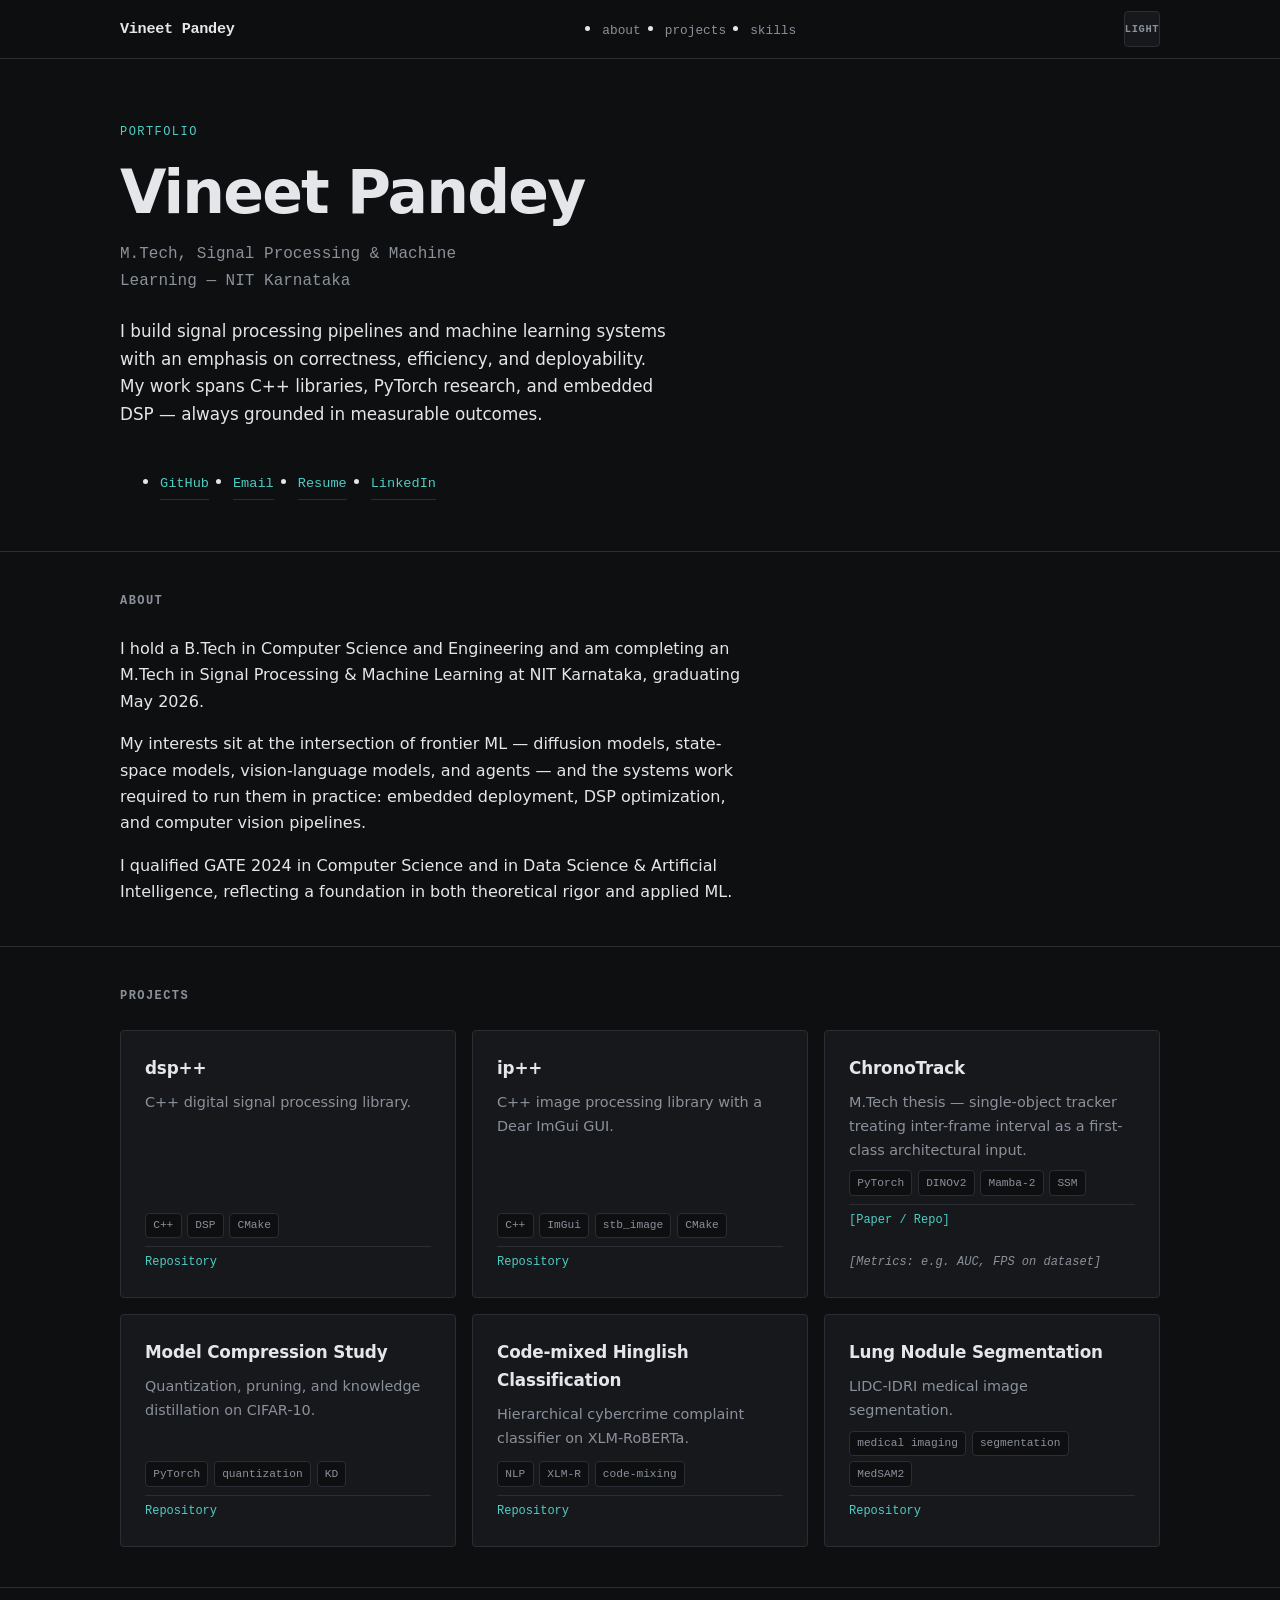
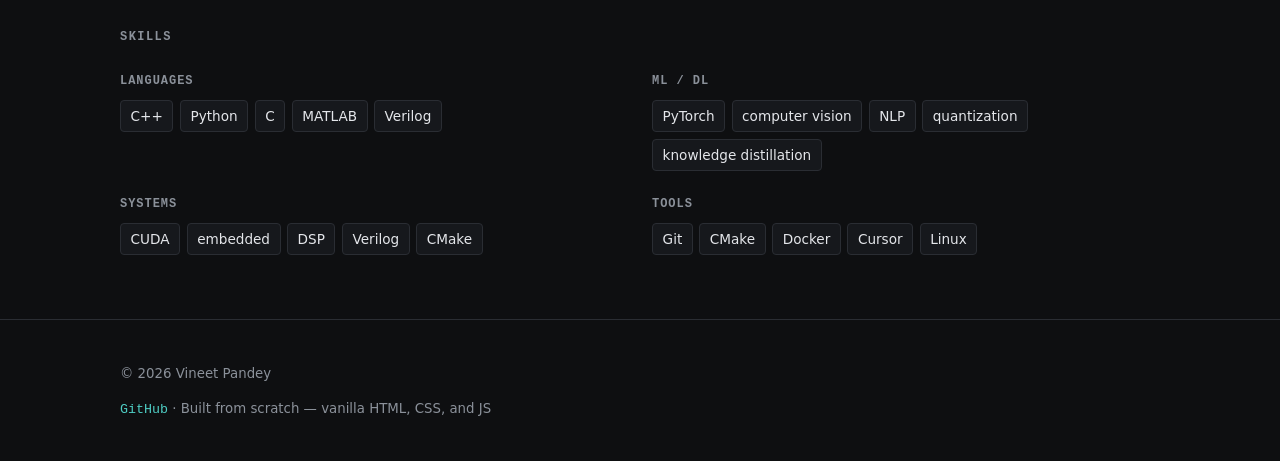
==== index.html @ e7b1c12e "Initial portfolio" ====
<!DOCTYPE html>
<html lang="en">
<head>
  <meta charset="UTF-8">
  <meta name="viewport" content="width=device-width, initial-scale=1.0">
  <meta name="description" content="Vineet Pandey — M.Tech Signal Processing &amp; Machine Learning. C++, PyTorch, embedded DSP, computer vision.">
  <title>Vineet Pandey</title>
  <link rel="stylesheet" href="styles.css">
  <script src="script.js" defer></script>
</head>
<body>
  <a class="skip-link" href="#main">Skip to content</a>

  <header class="site-header">
    <div class="container header-inner">
      <a class="logo" href="#">Vineet Pandey</a>
      <nav class="site-nav" aria-label="Primary">
        <ul>
          <li><a href="#about">About</a></li>
          <li><a href="#projects">Projects</a></li>
          <li><a href="#skills">Skills</a></li>
        </ul>
      </nav>
      <button
        type="button"
        class="theme-toggle"
        id="theme-toggle"
        aria-label="Switch to light mode"
        aria-pressed="false"
      >
        <span class="theme-toggle__label" aria-hidden="true">Light</span>
      </button>
    </div>
  </header>

  <main id="main">
    <!-- ===== EDITABLE: HERO ===== -->
    <section class="hero" aria-labelledby="hero-heading">
      <div class="container">
        <p class="hero__label">Portfolio</p>
        <h1 id="hero-heading" class="hero__name">Vineet Pandey</h1>
        <p class="hero__tagline">M.Tech, Signal Processing &amp; Machine Learning — NIT Karnataka</p>
        <p class="hero__intro">
          I build signal processing pipelines and machine learning systems with an emphasis on
          correctness, efficiency, and deployability. My work spans C++ libraries, PyTorch research,
          and embedded DSP — always grounded in measurable outcomes.
        </p>
        <ul class="hero__links">
          <li>
            <a href="https://github.com/heller007" rel="noopener noreferrer">GitHub</a>
          </li>
          <li>
            <a href="mailto:[vineetxyz001@gmail.com]">Email</a>
          </li>
          <li>
            <a href="https://drive.google.com/file/d/1P9d0yetAXXmlRMY1tzyD80LKvDye-wuy/view?usp=sharing">Resume</a>
          </li>
          <li>
            <a href="linkedin.com/in/heller007" rel="noopener noreferrer">LinkedIn</a>
          </li>
        </ul>
      </div>
    </section>
    <!-- ===== END HERO ===== -->

    <!-- ===== EDITABLE: ABOUT ===== -->
    <section id="about" class="section" aria-labelledby="about-heading">
      <div class="container">
        <h2 id="about-heading" class="section__heading">About</h2>
        <div class="section__body about__body">
          <p>
            I hold a B.Tech in Computer Science and Engineering and am completing an M.Tech in
            Signal Processing &amp; Machine Learning at NIT Karnataka, graduating May 2026.
          </p>
          <p>
            My interests sit at the intersection of frontier ML — diffusion models, state-space
            models, vision-language models, and agents — and the systems work required to run them
            in practice: embedded deployment, DSP optimization, and computer vision pipelines.
          </p>
          <p>
            I qualified GATE 2024 in Computer Science and in Data Science &amp; Artificial
            Intelligence, reflecting a foundation in both theoretical rigor and applied ML.
          </p>
        </div>
      </div>
    </section>
    <!-- ===== END ABOUT ===== -->

    <!-- ===== EDITABLE: PROJECTS ===== -->
    <section id="projects" class="section" aria-labelledby="projects-heading">
      <div class="container">
        <h2 id="projects-heading" class="section__heading">Projects</h2>
        <ul class="project-grid" role="list">

          <!-- PROJECT CARD — copy this block to add a new project -->
          <li class="project-card">
            <h3 class="project-card__title">dsp++</h3>
            <p class="project-card__desc">C++ digital signal processing library.</p>
            <ul class="tag-list" role="list" aria-label="Technologies">
              <li>C++</li>
              <li>DSP</li>
              <li>CMake</li>
            </ul>
            <ul class="project-card__links" role="list">
              <li><a href="https://github.com/heller007/dsp++" rel="noopener noreferrer">Repository</a></li>
            </ul>
          </li>
          <!-- END PROJECT CARD -->

          <!-- PROJECT CARD -->
          <li class="project-card">
            <h3 class="project-card__title">ip++</h3>
            <p class="project-card__desc">C++ image processing library with a Dear ImGui GUI.</p>
            <ul class="tag-list" role="list" aria-label="Technologies">
              <li>C++</li>
              <li>ImGui</li>
              <li>stb_image</li>
              <li>CMake</li>
            </ul>
            <ul class="project-card__links" role="list">
              <li><a href="https://github.com/heller007/ip++" rel="noopener noreferrer">Repository</a></li>
            </ul>
          </li>
          <!-- END PROJECT CARD -->

          <!-- PROJECT CARD -->
          <li class="project-card">
            <h3 class="project-card__title">ChronoTrack</h3>
            <p class="project-card__desc">
              M.Tech thesis — single-object tracker treating inter-frame interval as a
              first-class architectural input.
            </p>
            <ul class="tag-list" role="list" aria-label="Technologies">
              <li>PyTorch</li>
              <li>DINOv2</li>
              <li>Mamba-2</li>
              <li>SSM</li>
            </ul>
            <ul class="project-card__links" role="list">
              <li><a href="[CHRONOTRACK_REPO_OR_PAPER_URL]">[Paper / Repo]</a></li>
              <li><span class="placeholder-link">[Metrics: e.g. AUC, FPS on dataset]</span></li>
            </ul>
          </li>
          <!-- END PROJECT CARD -->

          <!-- PROJECT CARD -->
          <li class="project-card">
            <h3 class="project-card__title">Model Compression Study</h3>
            <p class="project-card__desc">
              Quantization, pruning, and knowledge distillation on CIFAR-10.
            </p>
            <ul class="tag-list" role="list" aria-label="Technologies">
              <li>PyTorch</li>
              <li>quantization</li>
              <li>KD</li>
            </ul>
            <ul class="project-card__links" role="list">
              <li><a href="[MODEL_COMPRESSION_REPO_URL]">Repository</a></li>
            </ul>
          </li>
          <!-- END PROJECT CARD -->

          <!-- PROJECT CARD -->
          <li class="project-card">
            <h3 class="project-card__title">Code-mixed Hinglish Classification</h3>
            <p class="project-card__desc">
              Hierarchical cybercrime complaint classifier on XLM-RoBERTa.
            </p>
            <ul class="tag-list" role="list" aria-label="Technologies">
              <li>NLP</li>
              <li>XLM-R</li>
              <li>code-mixing</li>
            </ul>
            <ul class="project-card__links" role="list">
              <li><a href="[HINGLISH_CLASSIFIER_REPO_URL]">Repository</a></li>
            </ul>
          </li>
          <!-- END PROJECT CARD -->

          <!-- PROJECT CARD -->
          <li class="project-card">
            <h3 class="project-card__title">Lung Nodule Segmentation</h3>
            <p class="project-card__desc">LIDC-IDRI medical image segmentation.</p>
            <ul class="tag-list" role="list" aria-label="Technologies">
              <li>medical imaging</li>
              <li>segmentation</li>
              <li>MedSAM2</li>
            </ul>
            <ul class="project-card__links" role="list">
              <li><a href="[LUNG_NODULE_REPO_URL]">Repository</a></li>
            </ul>
          </li>
          <!-- END PROJECT CARD -->

        </ul>
      </div>
    </section>
    <!-- ===== END PROJECTS ===== -->

    <!-- ===== EDITABLE: SKILLS ===== -->
    <section id="skills" class="section" aria-labelledby="skills-heading">
      <div class="container">
        <h2 id="skills-heading" class="section__heading">Skills</h2>
        <dl class="skills-list">
          <div class="skills-group">
            <dt>Languages</dt>
            <dd>
              <ul class="chip-list" role="list">
                <li>C++</li>
                <li>Python</li>
                <li>C</li>
                <li>MATLAB</li>
                <li>Verilog</li>
              </ul>
            </dd>
          </div>
          <div class="skills-group">
            <dt>ML / DL</dt>
            <dd>
              <ul class="chip-list" role="list">
                <li>PyTorch</li>
                <li>computer vision</li>
                <li>NLP</li>
                <li>quantization</li>
                <li>knowledge distillation</li>
              </ul>
            </dd>
          </div>
          <div class="skills-group">
            <dt>Systems</dt>
            <dd>
              <ul class="chip-list" role="list">
                <li>CUDA</li>
                <li>embedded</li>
                <li>DSP</li>
                <li>Verilog</li>
                <li>CMake</li>
              </ul>
            </dd>
          </div>
          <div class="skills-group">
            <dt>Tools</dt>
            <dd>
              <ul class="chip-list" role="list">
                <li>Git</li>
                <li>CMake</li>
                <li>Docker</li>
                <li>Cursor</li>
                <li>Linux</li>
              </ul>
            </dd>
          </div>
        </dl>
      </div>
    </section>
    <!-- ===== END SKILLS ===== -->
  </main>

  <!-- ===== EDITABLE: FOOTER ===== -->
  <footer class="site-footer">
    <div class="container footer-inner">
      <p class="footer__copy">
        <small>&copy; <span id="year"></span> Vineet Pandey</small>
      </p>
      <p class="footer__note">
        <small>
          <a href="https://github.com/heller007" rel="noopener noreferrer">GitHub</a>
          &middot; Built from scratch — vanilla HTML, CSS, and JS
        </small>
      </p>
    </div>
  </footer>
  <!-- ===== END FOOTER ===== -->
</body>
</html>
---- styles.css ----
/* ===== Theme tokens ===== */
:root {
  color-scheme: dark;
  --color-bg: #0e0f11;
  --color-surface: #16181c;
  --color-border: #2a2d33;
  --color-text: #e4e6ea;
  --color-text-muted: #8b919a;
  --color-accent: #4ecdc4;
  --color-accent-hover: #6eddd6;
  --color-focus: #4ecdc4;
  --font-sans: system-ui, -apple-system, "Segoe UI", Roboto, "Helvetica Neue", Arial, sans-serif;
  --font-mono: ui-monospace, "Cascadia Code", "Source Code Pro", Menlo, Consolas, monospace;
  --space-xs: 0.5rem;
  --space-sm: 1rem;
  --space-md: 1.5rem;
  --space-lg: 2.5rem;
  --space-xl: 4rem;
  --max-width: 68rem;
  --radius: 4px;
  --transition: 150ms ease;
}

[data-theme="light"] {
  color-scheme: light;
  --color-bg: #f7f8f9;
  --color-surface: #ffffff;
  --color-border: #d8dce2;
  --color-text: #1a1d21;
  --color-text-muted: #5c6370;
  --color-accent: #0d8f86;
  --color-accent-hover: #0a726b;
  --color-focus: #0d8f86;
}

[data-theme="dark"] {
  color-scheme: dark;
}

@media (prefers-color-scheme: light) {
  [data-theme="light"] {
    color-scheme: light;
  }
}

@media (prefers-color-scheme: dark) {
  [data-theme="dark"] {
    color-scheme: dark;
  }
}

/* ===== Reset & base ===== */
*,
*::before,
*::after {
  box-sizing: border-box;
}

html {
  scroll-behavior: smooth;
}

@media (prefers-reduced-motion: reduce) {
  html {
    scroll-behavior: auto;
  }

  *,
  *::before,
  *::after {
    animation-duration: 0.01ms !important;
    transition-duration: 0.01ms !important;
  }
}

body {
  margin: 0;
  font-family: var(--font-sans);
  font-size: 1rem;
  line-height: 1.65;
  color: var(--color-text);
  background-color: var(--color-bg);
  -webkit-font-smoothing: antialiased;
}

img {
  max-width: 100%;
  height: auto;
}

a {
  color: var(--color-accent);
  text-decoration-thickness: 1px;
  text-underline-offset: 3px;
  transition: color var(--transition);
}

a:hover {
  color: var(--color-accent-hover);
}

a:focus-visible,
button:focus-visible {
  outline: 2px solid var(--color-focus);
  outline-offset: 3px;
}

ul[role="list"],
ol[role="list"] {
  list-style: none;
  margin: 0;
  padding: 0;
}

/* ===== Layout ===== */
.container {
  width: 100%;
  max-width: var(--max-width);
  margin-inline: auto;
  padding-inline: var(--space-sm);
}

@media (min-width: 48rem) {
  .container {
    padding-inline: var(--space-md);
  }
}

.skip-link {
  position: absolute;
  top: -100%;
  left: var(--space-sm);
  z-index: 100;
  padding: var(--space-xs) var(--space-sm);
  background: var(--color-surface);
  color: var(--color-text);
  border: 1px solid var(--color-border);
  border-radius: var(--radius);
}

.skip-link:focus {
  top: var(--space-sm);
}

/* ===== Header ===== */
.site-header {
  position: sticky;
  top: 0;
  z-index: 50;
  background-color: color-mix(in srgb, var(--color-bg) 92%, transparent);
  backdrop-filter: blur(8px);
  border-bottom: 1px solid var(--color-border);
}

.header-inner {
  display: flex;
  align-items: center;
  justify-content: space-between;
  gap: var(--space-sm);
  min-height: 3.5rem;
}

.logo {
  font-family: var(--font-mono);
  font-size: 0.95rem;
  font-weight: 600;
  color: var(--color-text);
  text-decoration: none;
  letter-spacing: -0.02em;
}

.logo:hover {
  color: var(--color-accent);
}

.site-nav ul {
  display: flex;
  gap: var(--space-md);
}

.site-nav a {
  font-family: var(--font-mono);
  font-size: 0.8rem;
  color: var(--color-text-muted);
  text-decoration: none;
  text-transform: lowercase;
}

.site-nav a:hover {
  color: var(--color-text);
}

.theme-toggle {
  display: flex;
  align-items: center;
  justify-content: center;
  width: 2.25rem;
  height: 2.25rem;
  padding: 0;
  border: 1px solid var(--color-border);
  border-radius: var(--radius);
  background: var(--color-surface);
  color: var(--color-text-muted);
  cursor: pointer;
  transition: border-color var(--transition), color var(--transition);
}

.theme-toggle:hover {
  border-color: var(--color-accent);
  color: var(--color-text);
}

.theme-toggle__label {
  font-family: var(--font-mono);
  font-size: 0.65rem;
  font-weight: 600;
  text-transform: uppercase;
  letter-spacing: 0.06em;
  line-height: 1;
}

/* ===== Hero ===== */
.hero {
  padding-block: var(--space-xl) var(--space-lg);
}

.hero__label {
  font-family: var(--font-mono);
  font-size: 0.75rem;
  text-transform: uppercase;
  letter-spacing: 0.12em;
  color: var(--color-accent);
  margin: 0 0 var(--space-sm);
}

.hero__name {
  font-size: clamp(2.5rem, 8vw, 3.75rem);
  font-weight: 700;
  line-height: 1.1;
  letter-spacing: -0.03em;
  margin: 0 0 var(--space-sm);
}

.hero__tagline {
  font-family: var(--font-mono);
  font-size: clamp(0.85rem, 2.5vw, 1rem);
  color: var(--color-text-muted);
  margin: 0 0 var(--space-md);
  max-width: 42ch;
}

.hero__intro {
  font-size: 1.05rem;
  max-width: 52ch;
  margin: 0 0 var(--space-lg);
  color: var(--color-text);
}

.hero__links {
  display: flex;
  flex-wrap: wrap;
  gap: var(--space-sm) var(--space-md);
}

.hero__links a {
  font-family: var(--font-mono);
  font-size: 0.85rem;
  text-decoration: none;
  padding: var(--space-xs) 0;
  border-bottom: 1px solid var(--color-border);
}

.hero__links a:hover {
  border-bottom-color: var(--color-accent);
}

/* ===== Sections ===== */
.section {
  padding-block: var(--space-lg);
  border-top: 1px solid var(--color-border);
}

.section__heading {
  font-family: var(--font-mono);
  font-size: 0.75rem;
  font-weight: 600;
  text-transform: uppercase;
  letter-spacing: 0.12em;
  color: var(--color-text-muted);
  margin: 0 0 var(--space-md);
}

.section__body {
  max-width: 62ch;
}

.about__body p {
  margin: 0 0 var(--space-sm);
}

.about__body p:last-child {
  margin-bottom: 0;
}

/* ===== Projects ===== */
.project-grid {
  display: grid;
  gap: var(--space-sm);
}

@media (min-width: 36rem) {
  .project-grid {
    grid-template-columns: repeat(2, 1fr);
  }
}

@media (min-width: 64rem) {
  .project-grid {
    grid-template-columns: repeat(3, 1fr);
  }
}

.project-card {
  display: flex;
  flex-direction: column;
  gap: var(--space-xs);
  padding: var(--space-md);
  background: var(--color-surface);
  border: 1px solid var(--color-border);
  border-radius: var(--radius);
  transition: border-color var(--transition);
}

.project-card:hover {
  border-color: color-mix(in srgb, var(--color-accent) 40%, var(--color-border));
}

.project-card__title {
  font-size: 1.05rem;
  font-weight: 600;
  margin: 0;
  letter-spacing: -0.01em;
}

.project-card__desc {
  font-size: 0.9rem;
  color: var(--color-text-muted);
  margin: 0;
  flex-grow: 1;
}

.tag-list {
  display: flex;
  flex-wrap: wrap;
  gap: 0.35rem;
  margin-top: var(--space-xs);
}

.tag-list li {
  font-family: var(--font-mono);
  font-size: 0.7rem;
  padding: 0.15rem 0.45rem;
  color: var(--color-text-muted);
  background: var(--color-bg);
  border: 1px solid var(--color-border);
  border-radius: var(--radius);
}

.project-card__links {
  display: flex;
  flex-wrap: wrap;
  gap: var(--space-sm);
  margin-top: var(--space-xs);
  padding-top: var(--space-xs);
  border-top: 1px solid var(--color-border);
}

.project-card__links a {
  font-family: var(--font-mono);
  font-size: 0.75rem;
  text-decoration: none;
}

.placeholder-link {
  font-family: var(--font-mono);
  font-size: 0.75rem;
  color: var(--color-text-muted);
  font-style: italic;
}

/* ===== Skills ===== */
.skills-list {
  display: grid;
  gap: var(--space-md);
  margin: 0;
}

@media (min-width: 36rem) {
  .skills-list {
    grid-template-columns: repeat(2, 1fr);
  }
}

.skills-group dt {
  font-family: var(--font-mono);
  font-size: 0.75rem;
  font-weight: 600;
  text-transform: uppercase;
  letter-spacing: 0.08em;
  color: var(--color-text-muted);
  margin-bottom: var(--space-xs);
}

.skills-group dd {
  margin: 0;
}

.chip-list {
  display: flex;
  flex-wrap: wrap;
  gap: 0.4rem;
}

.chip-list li {
  font-size: 0.85rem;
  padding: 0.25rem 0.6rem;
  background: var(--color-surface);
  border: 1px solid var(--color-border);
  border-radius: var(--radius);
  transition: border-color var(--transition);
}

.chip-list li:hover {
  border-color: color-mix(in srgb, var(--color-accent) 35%, var(--color-border));
}

/* ===== Footer ===== */
.site-footer {
  padding-block: var(--space-lg);
  border-top: 1px solid var(--color-border);
  margin-top: var(--space-md);
}

.footer-inner {
  display: flex;
  flex-direction: column;
  gap: var(--space-xs);
}

.footer__copy,
.footer__note {
  margin: 0;
  color: var(--color-text-muted);
}

.footer__note a {
  font-family: var(--font-mono);
  font-size: inherit;
  text-decoration: none;
}
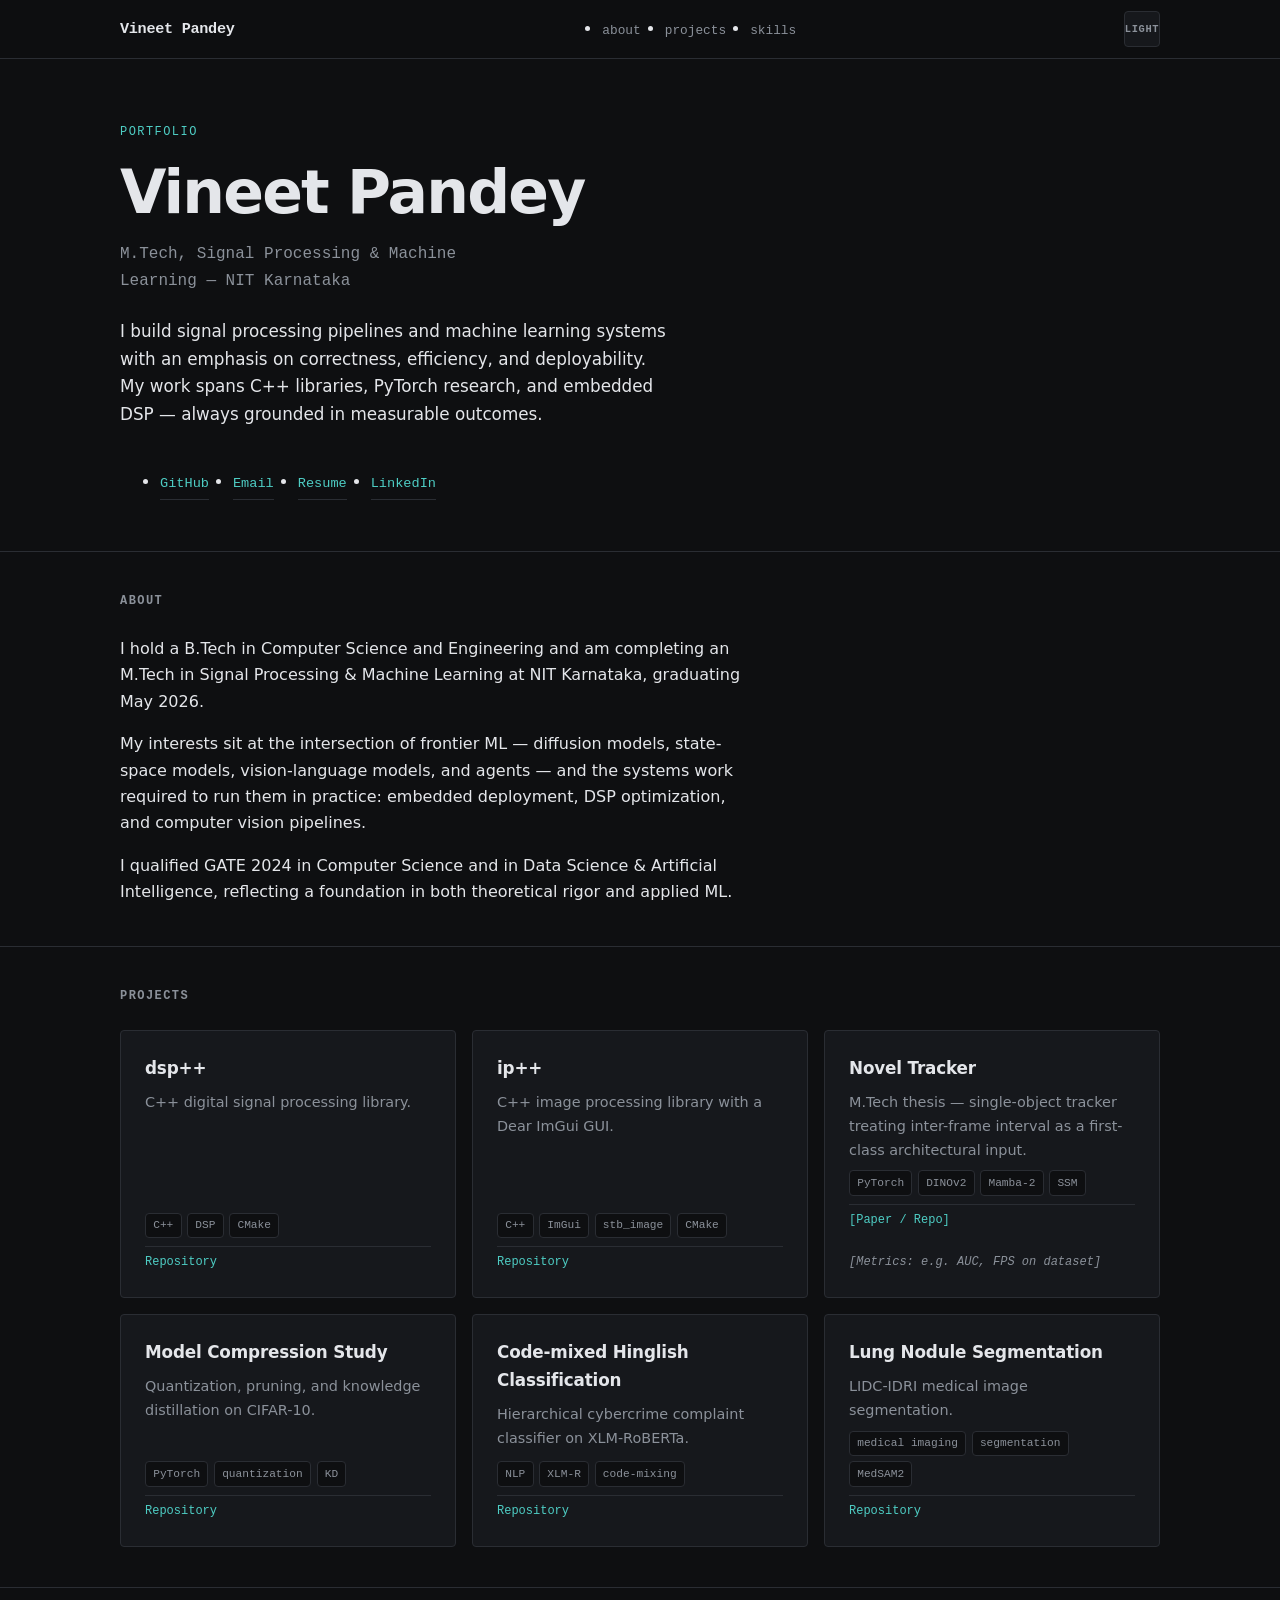
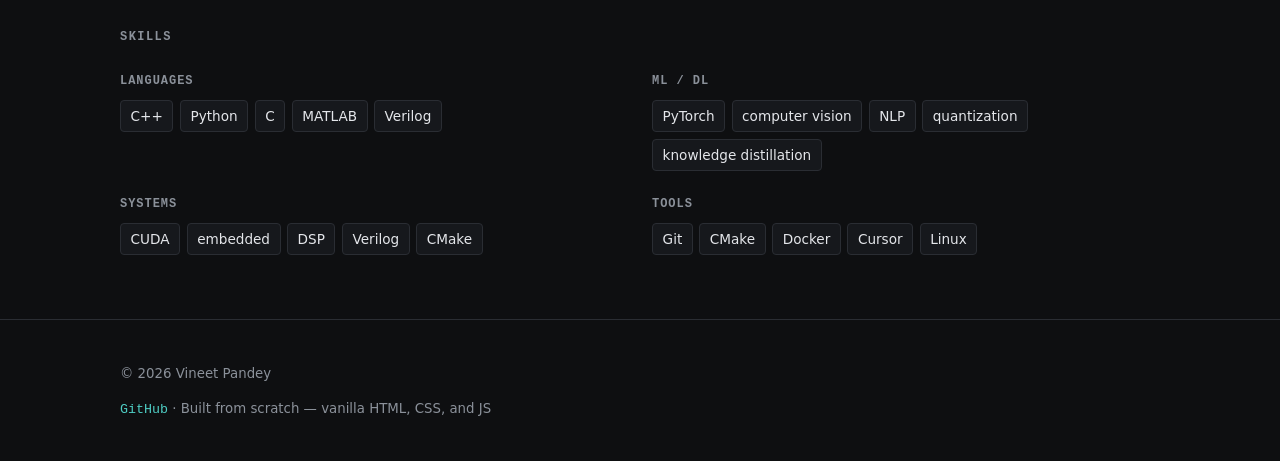
==== commit 8b5fb7bc: "Update project links and titles in index.html" ====
--- a/index.html
+++ b/index.html
@@ -118,14 +118,14 @@
               <li>CMake</li>
             </ul>
             <ul class="project-card__links" role="list">
-              <li><a href="https://github.com/heller007/ip++" rel="noopener noreferrer">Repository</a></li>
-            </ul>
-          </li>
-          <!-- END PROJECT CARD -->
-
-          <!-- PROJECT CARD -->
-          <li class="project-card">
-            <h3 class="project-card__title">ChronoTrack</h3>
+              <li><a href="https://github.com/heller007/imgproc-cpp" rel="noopener noreferrer">Repository</a></li>
+            </ul>
+          </li>
+          <!-- END PROJECT CARD -->
+
+          <!-- PROJECT CARD -->
+          <li class="project-card">
+            <h3 class="project-card__title">Novel Tracker</h3>
             <p class="project-card__desc">
               M.Tech thesis — single-object tracker treating inter-frame interval as a
               first-class architectural input.
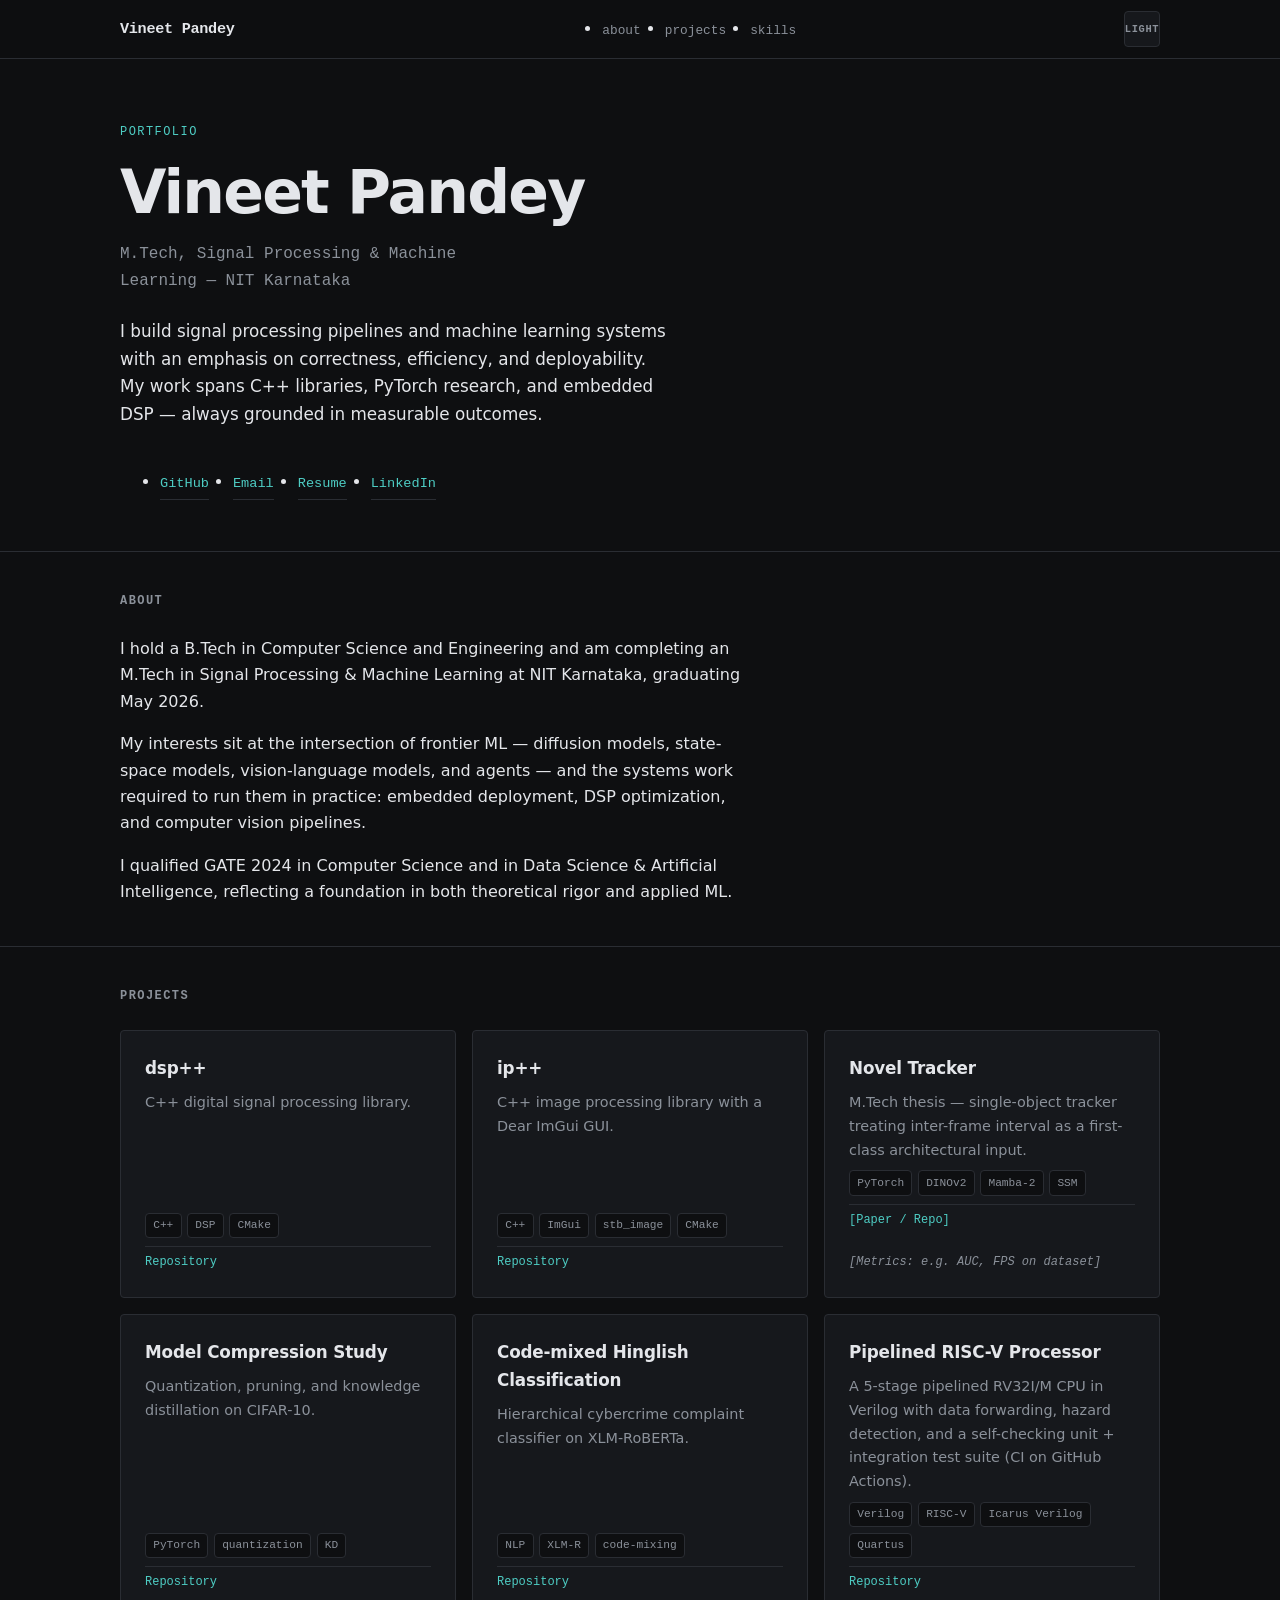
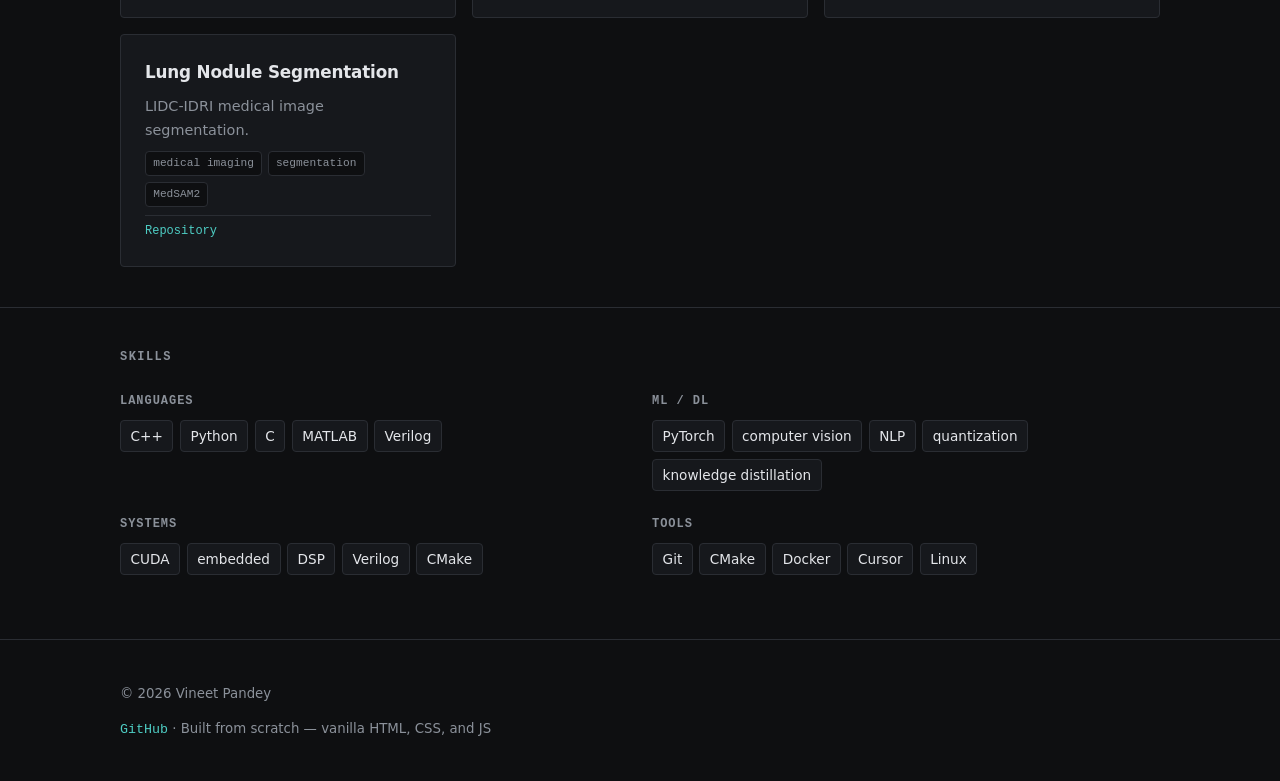
==== commit d3b3eb3c: "Add project card for Pipelined RISC-V Processor Added a project card for a pipelined RISC-V processo" ====
--- a/index.html
+++ b/index.html
@@ -102,7 +102,7 @@
               <li>CMake</li>
             </ul>
             <ul class="project-card__links" role="list">
-              <li><a href="https://github.com/heller007/dsp++" rel="noopener noreferrer">Repository</a></li>
+              <li><a href="https://github.com/heller007/dsp-cpp" rel="noopener noreferrer">Repository</a></li>
             </ul>
           </li>
           <!-- END PROJECT CARD -->
@@ -176,6 +176,24 @@
             </ul>
           </li>
           <!-- END PROJECT CARD -->
+ <!-- PROJECT CARD -->
+<li class="project-card">
+  <h3 class="project-card__title">Pipelined RISC-V Processor</h3>
+  <p class="project-card__desc">
+    A 5-stage pipelined RV32I/M CPU in Verilog with data forwarding, hazard
+    detection, and a self-checking unit + integration test suite (CI on GitHub Actions).
+  </p>
+  <ul class="tag-list" role="list" aria-label="Technologies">
+    <li>Verilog</li>
+    <li>RISC-V</li>
+    <li>Icarus Verilog</li>
+    <li>Quartus</li>
+  </ul>
+  <ul class="project-card__links" role="list">
+    <li><a href="https://github.com/heller007/pipelined-riscv">Repository</a></li>
+  </ul>
+</li>
+<!-- END PROJECT CARD -->
 
           <!-- PROJECT CARD -->
           <li class="project-card">
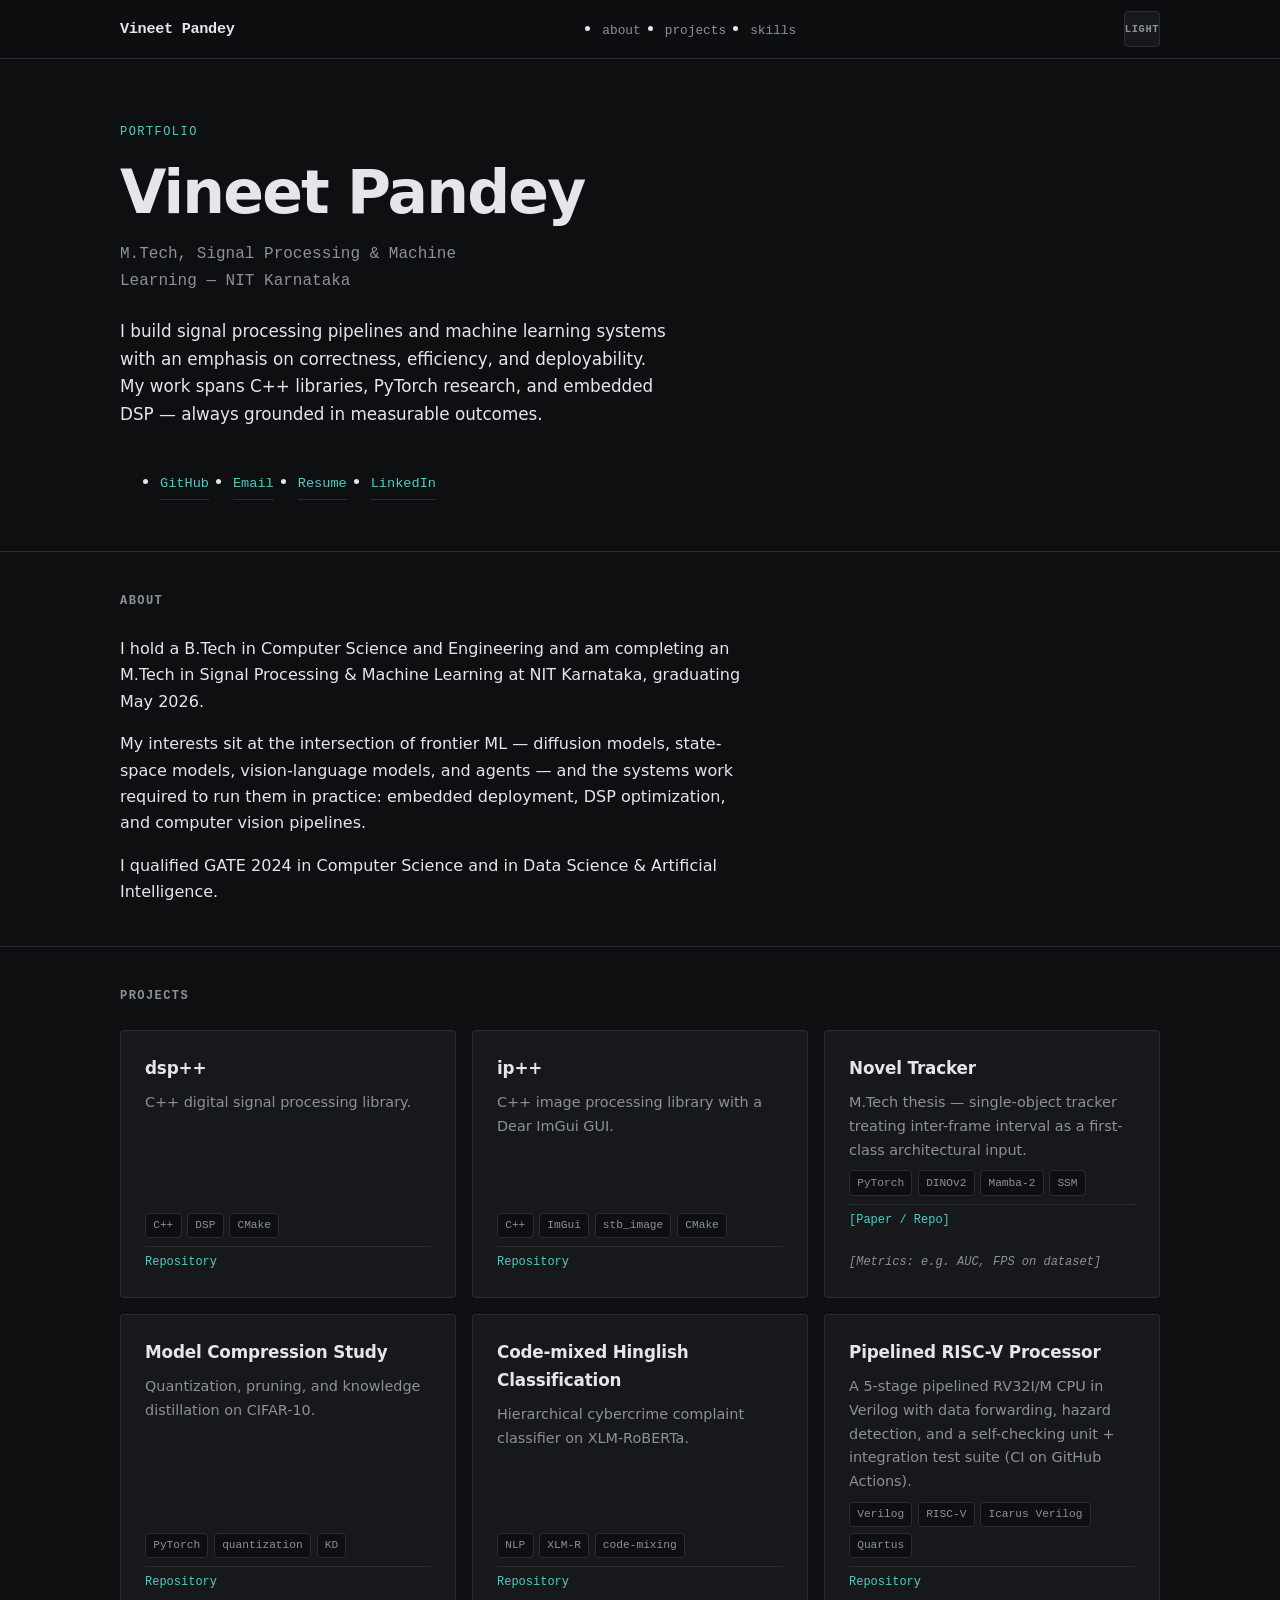
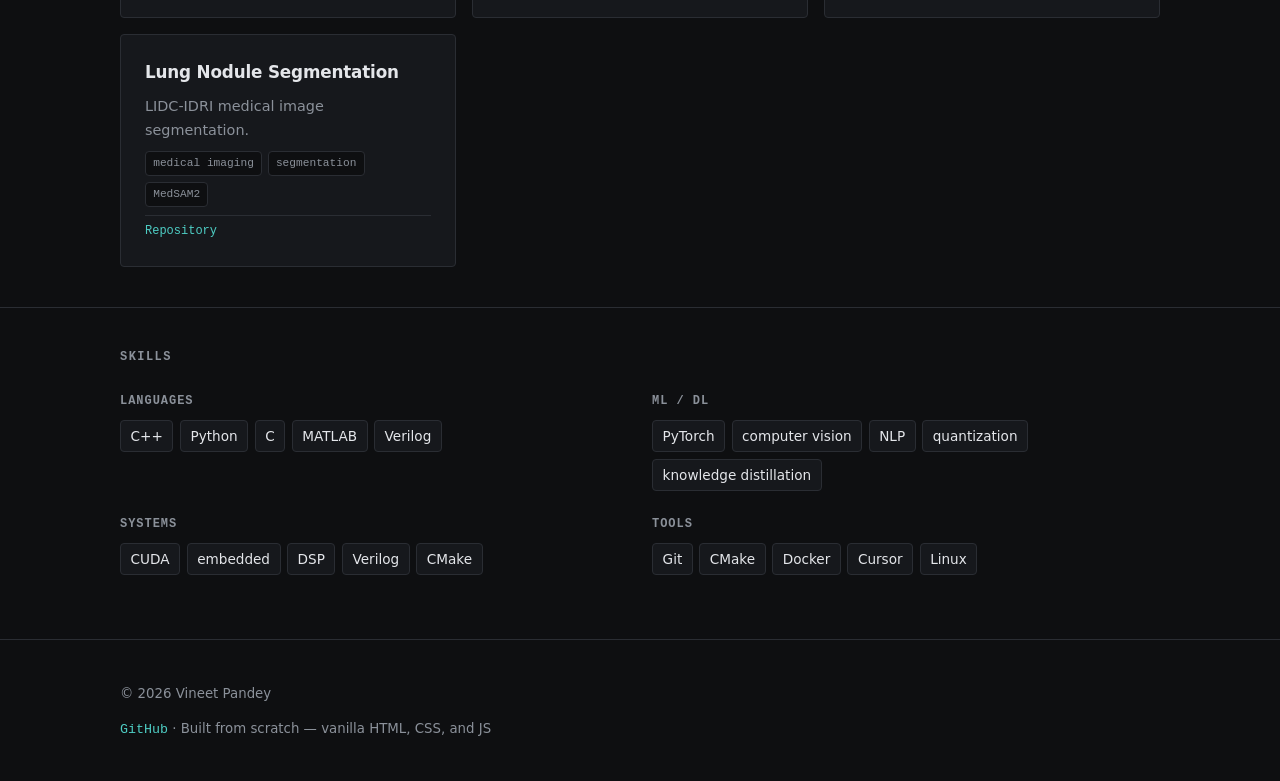
==== commit 427009e2: "Refactor project card for Pipelined RISC-V Processor" ====
--- a/index.html
+++ b/index.html
@@ -79,7 +79,7 @@
           </p>
           <p>
             I qualified GATE 2024 in Computer Science and in Data Science &amp; Artificial
-            Intelligence, reflecting a foundation in both theoretical rigor and applied ML.
+            Intelligence.
           </p>
         </div>
       </div>
@@ -176,24 +176,25 @@
             </ul>
           </li>
           <!-- END PROJECT CARD -->
- <!-- PROJECT CARD -->
-<li class="project-card">
-  <h3 class="project-card__title">Pipelined RISC-V Processor</h3>
-  <p class="project-card__desc">
-    A 5-stage pipelined RV32I/M CPU in Verilog with data forwarding, hazard
-    detection, and a self-checking unit + integration test suite (CI on GitHub Actions).
-  </p>
-  <ul class="tag-list" role="list" aria-label="Technologies">
-    <li>Verilog</li>
-    <li>RISC-V</li>
-    <li>Icarus Verilog</li>
-    <li>Quartus</li>
-  </ul>
-  <ul class="project-card__links" role="list">
-    <li><a href="https://github.com/heller007/pipelined-riscv">Repository</a></li>
-  </ul>
-</li>
-<!-- END PROJECT CARD -->
+          
+           <!-- PROJECT CARD -->
+              <li class="project-card">
+                <h3 class="project-card__title">Pipelined RISC-V Processor</h3>
+                <p class="project-card__desc">
+                  A 5-stage pipelined RV32I/M CPU in Verilog with data forwarding, hazard
+                  detection, and a self-checking unit + integration test suite (CI on GitHub Actions).
+                </p>
+                <ul class="tag-list" role="list" aria-label="Technologies">
+                  <li>Verilog</li>
+                  <li>RISC-V</li>
+                  <li>Icarus Verilog</li>
+                  <li>Quartus</li>
+                </ul>
+                <ul class="project-card__links" role="list">
+                  <li><a href="https://github.com/heller007/pipelined-riscv">Repository</a></li>
+                </ul>
+              </li>
+              <!-- END PROJECT CARD -->
 
           <!-- PROJECT CARD -->
           <li class="project-card">
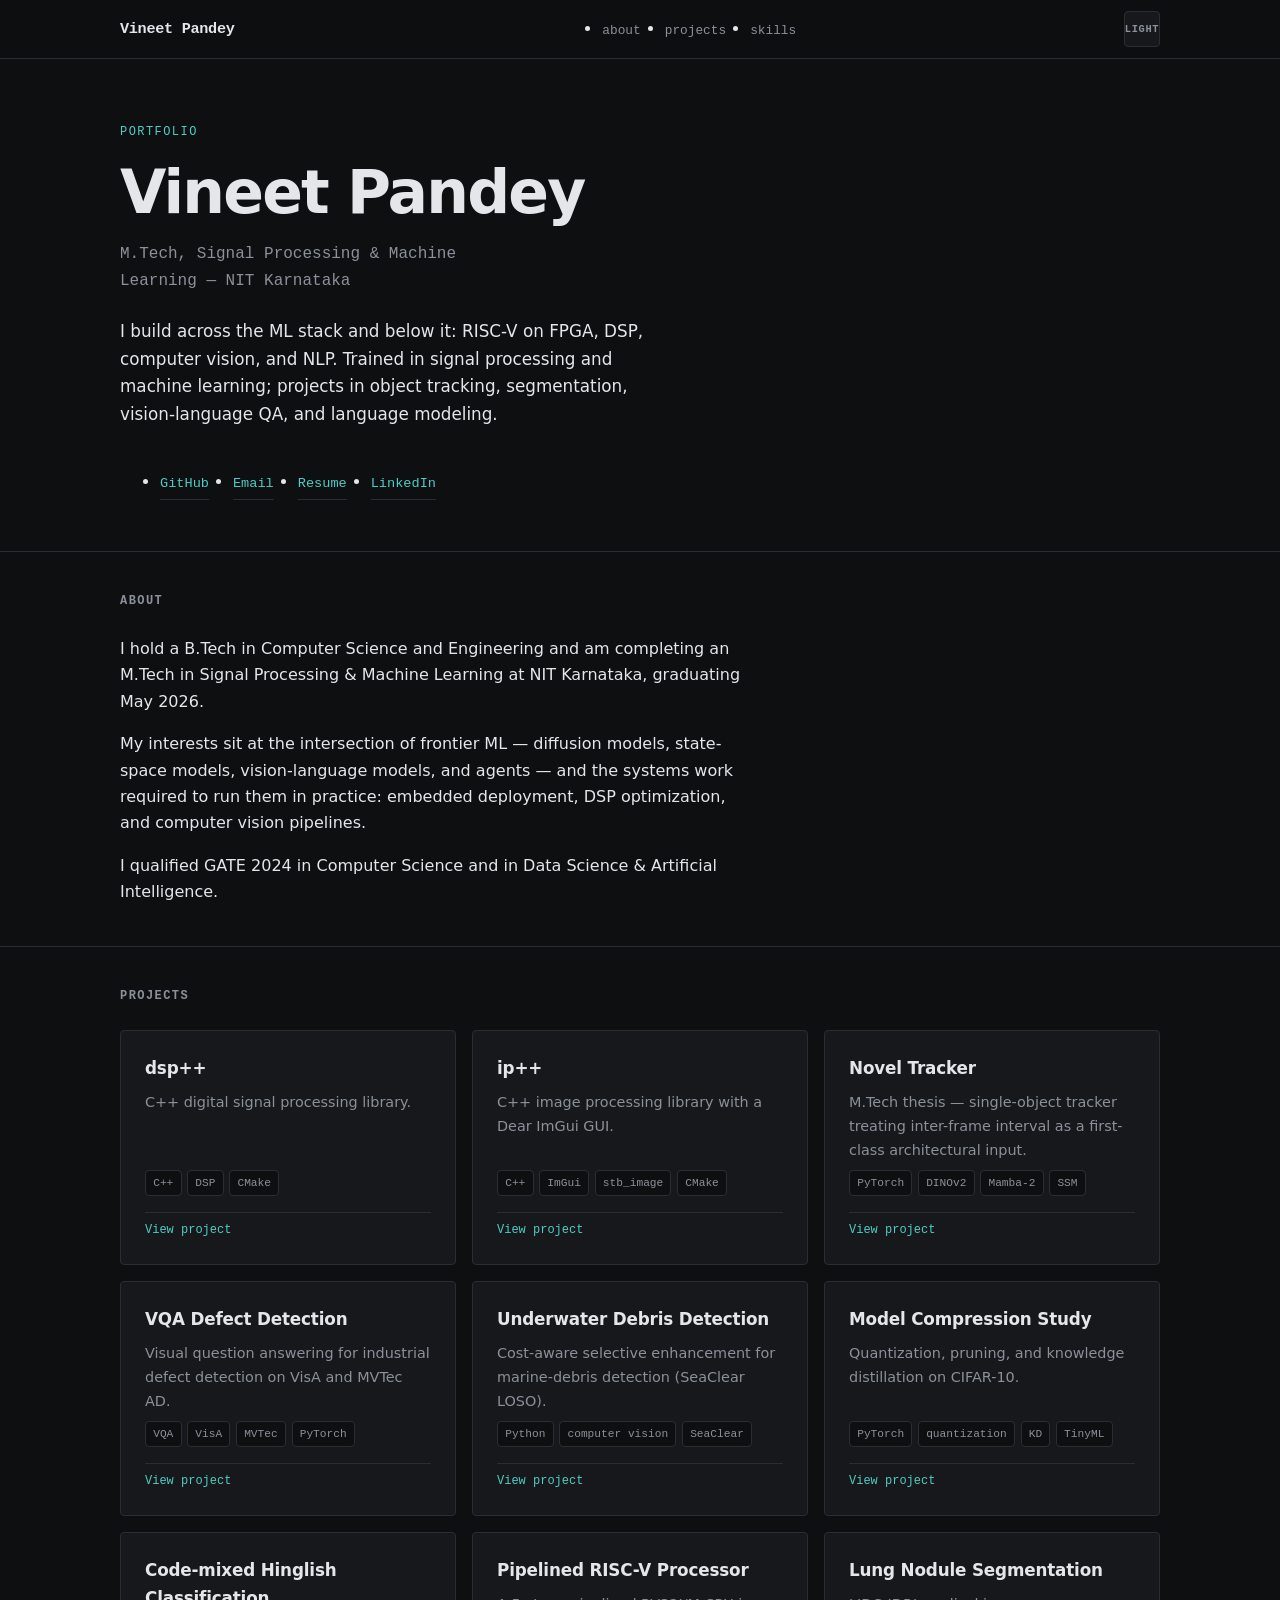
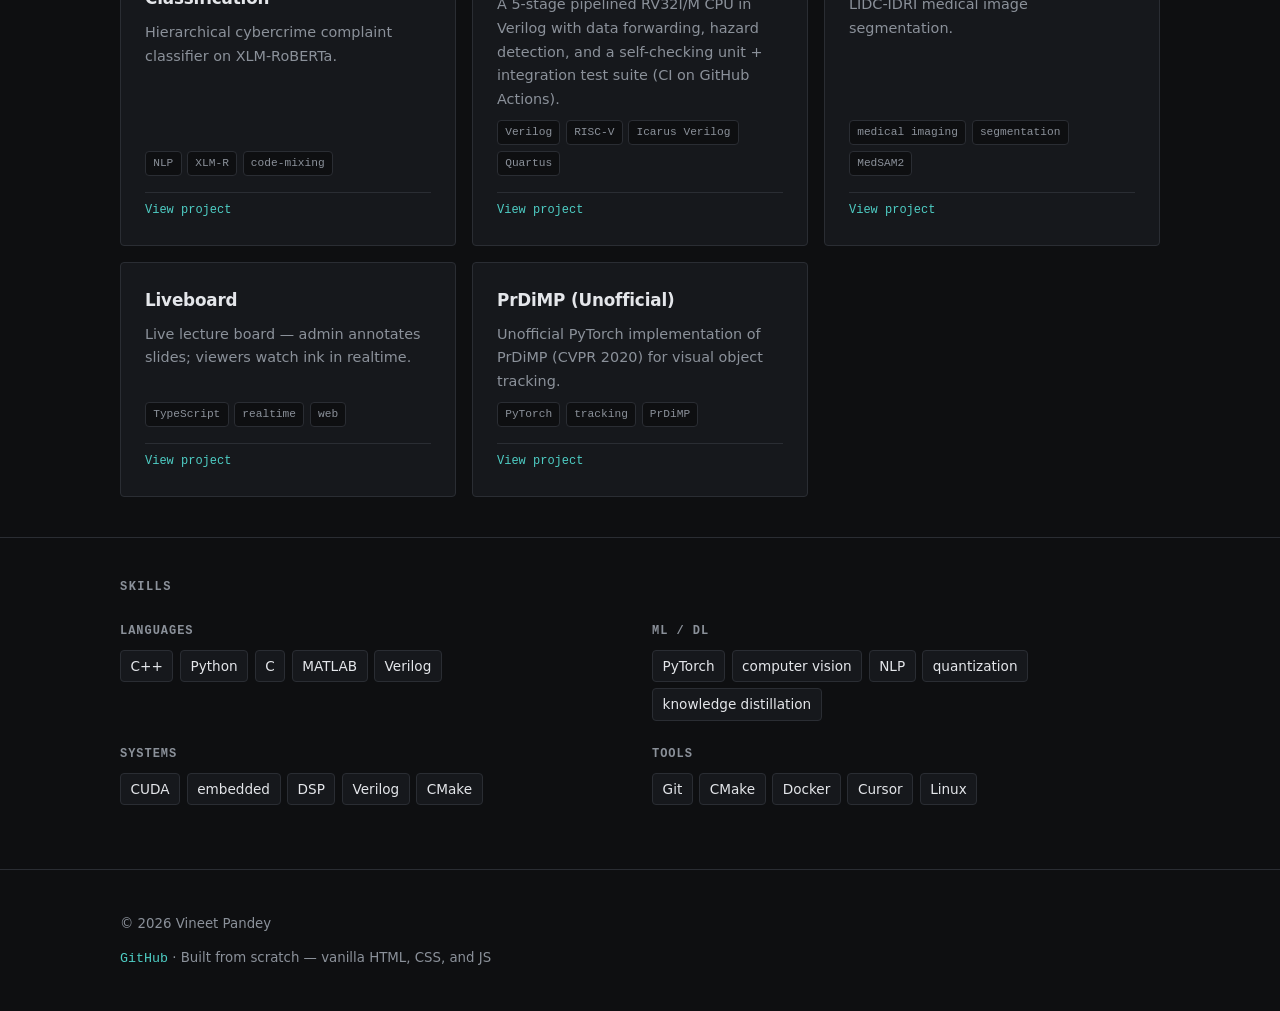
==== commit c31d1846: "Add project detail pages and enrich portfolio from GitHub repos. Wire project cards to detail views " ====
--- a/index.html
+++ b/index.html
@@ -6,6 +6,7 @@
   <meta name="description" content="Vineet Pandey — M.Tech Signal Processing &amp; Machine Learning. C++, PyTorch, embedded DSP, computer vision.">
   <title>Vineet Pandey</title>
   <link rel="stylesheet" href="styles.css">
+  <script src="projects-data.js" defer></script>
   <script src="script.js" defer></script>
 </head>
 <body>
@@ -13,7 +14,7 @@
 
   <header class="site-header">
     <div class="container header-inner">
-      <a class="logo" href="#">Vineet Pandey</a>
+      <a class="logo" href="index.html">Vineet Pandey</a>
       <nav class="site-nav" aria-label="Primary">
         <ul>
           <li><a href="#about">About</a></li>
@@ -41,9 +42,7 @@
         <h1 id="hero-heading" class="hero__name">Vineet Pandey</h1>
         <p class="hero__tagline">M.Tech, Signal Processing &amp; Machine Learning — NIT Karnataka</p>
         <p class="hero__intro">
-          I build signal processing pipelines and machine learning systems with an emphasis on
-          correctness, efficiency, and deployability. My work spans C++ libraries, PyTorch research,
-          and embedded DSP — always grounded in measurable outcomes.
+          I build across the ML stack and below it: RISC-V on FPGA, DSP, computer vision, and NLP. Trained in signal processing and machine learning; projects in object tracking, segmentation, vision-language QA, and language modeling.
         </p>
         <ul class="hero__links">
           <li>
@@ -53,7 +52,7 @@
             <a href="mailto:[vineetxyz001@gmail.com]">Email</a>
           </li>
           <li>
-            <a href="https://drive.google.com/file/d/1P9d0yetAXXmlRMY1tzyD80LKvDye-wuy/view?usp=sharing">Resume</a>
+            <a href="https://drive.google.com/file/d/12AXvvrNshgbkj1NIjP2DW7we21nnOcfk/view?usp=drive_link" rel="noopener noreferrer">Resume</a>
           </li>
           <li>
             <a href="linkedin.com/in/heller007" rel="noopener noreferrer">LinkedIn</a>
@@ -94,120 +93,189 @@
 
           <!-- PROJECT CARD — copy this block to add a new project -->
           <li class="project-card">
-            <h3 class="project-card__title">dsp++</h3>
-            <p class="project-card__desc">C++ digital signal processing library.</p>
-            <ul class="tag-list" role="list" aria-label="Technologies">
-              <li>C++</li>
-              <li>DSP</li>
-              <li>CMake</li>
-            </ul>
-            <ul class="project-card__links" role="list">
-              <li><a href="https://github.com/heller007/dsp-cpp" rel="noopener noreferrer">Repository</a></li>
-            </ul>
-          </li>
-          <!-- END PROJECT CARD -->
-
-          <!-- PROJECT CARD -->
-          <li class="project-card">
-            <h3 class="project-card__title">ip++</h3>
-            <p class="project-card__desc">C++ image processing library with a Dear ImGui GUI.</p>
-            <ul class="tag-list" role="list" aria-label="Technologies">
-              <li>C++</li>
-              <li>ImGui</li>
-              <li>stb_image</li>
-              <li>CMake</li>
-            </ul>
-            <ul class="project-card__links" role="list">
-              <li><a href="https://github.com/heller007/imgproc-cpp" rel="noopener noreferrer">Repository</a></li>
-            </ul>
-          </li>
-          <!-- END PROJECT CARD -->
-
-          <!-- PROJECT CARD -->
-          <li class="project-card">
-            <h3 class="project-card__title">Novel Tracker</h3>
-            <p class="project-card__desc">
-              M.Tech thesis — single-object tracker treating inter-frame interval as a
-              first-class architectural input.
-            </p>
-            <ul class="tag-list" role="list" aria-label="Technologies">
-              <li>PyTorch</li>
-              <li>DINOv2</li>
-              <li>Mamba-2</li>
-              <li>SSM</li>
-            </ul>
-            <ul class="project-card__links" role="list">
-              <li><a href="[CHRONOTRACK_REPO_OR_PAPER_URL]">[Paper / Repo]</a></li>
-              <li><span class="placeholder-link">[Metrics: e.g. AUC, FPS on dataset]</span></li>
-            </ul>
-          </li>
-          <!-- END PROJECT CARD -->
-
-          <!-- PROJECT CARD -->
-          <li class="project-card">
-            <h3 class="project-card__title">Model Compression Study</h3>
-            <p class="project-card__desc">
-              Quantization, pruning, and knowledge distillation on CIFAR-10.
-            </p>
-            <ul class="tag-list" role="list" aria-label="Technologies">
-              <li>PyTorch</li>
-              <li>quantization</li>
-              <li>KD</li>
-            </ul>
-            <ul class="project-card__links" role="list">
-              <li><a href="[MODEL_COMPRESSION_REPO_URL]">Repository</a></li>
-            </ul>
-          </li>
-          <!-- END PROJECT CARD -->
-
-          <!-- PROJECT CARD -->
-          <li class="project-card">
-            <h3 class="project-card__title">Code-mixed Hinglish Classification</h3>
-            <p class="project-card__desc">
-              Hierarchical cybercrime complaint classifier on XLM-RoBERTa.
-            </p>
-            <ul class="tag-list" role="list" aria-label="Technologies">
-              <li>NLP</li>
-              <li>XLM-R</li>
-              <li>code-mixing</li>
-            </ul>
-            <ul class="project-card__links" role="list">
-              <li><a href="[HINGLISH_CLASSIFIER_REPO_URL]">Repository</a></li>
-            </ul>
-          </li>
-          <!-- END PROJECT CARD -->
-          
-           <!-- PROJECT CARD -->
-              <li class="project-card">
-                <h3 class="project-card__title">Pipelined RISC-V Processor</h3>
-                <p class="project-card__desc">
-                  A 5-stage pipelined RV32I/M CPU in Verilog with data forwarding, hazard
-                  detection, and a self-checking unit + integration test suite (CI on GitHub Actions).
-                </p>
-                <ul class="tag-list" role="list" aria-label="Technologies">
-                  <li>Verilog</li>
-                  <li>RISC-V</li>
-                  <li>Icarus Verilog</li>
-                  <li>Quartus</li>
-                </ul>
-                <ul class="project-card__links" role="list">
-                  <li><a href="https://github.com/heller007/pipelined-riscv">Repository</a></li>
-                </ul>
-              </li>
-              <!-- END PROJECT CARD -->
-
-          <!-- PROJECT CARD -->
-          <li class="project-card">
-            <h3 class="project-card__title">Lung Nodule Segmentation</h3>
-            <p class="project-card__desc">LIDC-IDRI medical image segmentation.</p>
-            <ul class="tag-list" role="list" aria-label="Technologies">
-              <li>medical imaging</li>
-              <li>segmentation</li>
-              <li>MedSAM2</li>
-            </ul>
-            <ul class="project-card__links" role="list">
-              <li><a href="[LUNG_NODULE_REPO_URL]">Repository</a></li>
-            </ul>
+            <a class="project-card__link" href="project.html?id=dsp-cpp">
+              <h3 class="project-card__title">dsp++</h3>
+              <p class="project-card__desc">C++ digital signal processing library.</p>
+              <ul class="tag-list" role="list" aria-label="Technologies">
+                <li>C++</li>
+                <li>DSP</li>
+                <li>CMake</li>
+              </ul>
+              <span class="project-card__cta">View project</span>
+            </a>
+          </li>
+          <!-- END PROJECT CARD -->
+
+          <!-- PROJECT CARD -->
+          <li class="project-card">
+            <a class="project-card__link" href="project.html?id=imgproc-cpp">
+              <h3 class="project-card__title">ip++</h3>
+              <p class="project-card__desc">C++ image processing library with a Dear ImGui GUI.</p>
+              <ul class="tag-list" role="list" aria-label="Technologies">
+                <li>C++</li>
+                <li>ImGui</li>
+                <li>stb_image</li>
+                <li>CMake</li>
+              </ul>
+              <span class="project-card__cta">View project</span>
+            </a>
+          </li>
+          <!-- END PROJECT CARD -->
+
+          <!-- PROJECT CARD -->
+          <li class="project-card">
+            <a class="project-card__link" href="project.html?id=novel-tracker">
+              <h3 class="project-card__title">Novel Tracker</h3>
+              <p class="project-card__desc">
+                M.Tech thesis — single-object tracker treating inter-frame interval as a
+                first-class architectural input.
+              </p>
+              <ul class="tag-list" role="list" aria-label="Technologies">
+                <li>PyTorch</li>
+                <li>DINOv2</li>
+                <li>Mamba-2</li>
+                <li>SSM</li>
+              </ul>
+              <span class="project-card__cta">View project</span>
+            </a>
+          </li>
+          <!-- END PROJECT CARD -->
+
+          <!-- PROJECT CARD -->
+          <li class="project-card">
+            <a class="project-card__link" href="project.html?id=defect-vqa">
+              <h3 class="project-card__title">VQA Defect Detection</h3>
+              <p class="project-card__desc">
+                Visual question answering for industrial defect detection on VisA and MVTec AD.
+              </p>
+              <ul class="tag-list" role="list" aria-label="Technologies">
+                <li>VQA</li>
+                <li>VisA</li>
+                <li>MVTec</li>
+                <li>PyTorch</li>
+              </ul>
+              <span class="project-card__cta">View project</span>
+            </a>
+          </li>
+          <!-- END PROJECT CARD -->
+
+          <!-- PROJECT CARD -->
+          <li class="project-card">
+            <a class="project-card__link" href="project.html?id=underwater">
+              <h3 class="project-card__title">Underwater Debris Detection</h3>
+              <p class="project-card__desc">
+                Cost-aware selective enhancement for marine-debris detection (SeaClear LOSO).
+              </p>
+              <ul class="tag-list" role="list" aria-label="Technologies">
+                <li>Python</li>
+                <li>computer vision</li>
+                <li>SeaClear</li>
+              </ul>
+              <span class="project-card__cta">View project</span>
+            </a>
+          </li>
+          <!-- END PROJECT CARD -->
+
+          <!-- PROJECT CARD -->
+          <li class="project-card">
+            <a class="project-card__link" href="project.html?id=tinyml-seminar">
+              <h3 class="project-card__title">Model Compression Study</h3>
+              <p class="project-card__desc">
+                Quantization, pruning, and knowledge distillation on CIFAR-10.
+              </p>
+              <ul class="tag-list" role="list" aria-label="Technologies">
+                <li>PyTorch</li>
+                <li>quantization</li>
+                <li>KD</li>
+                <li>TinyML</li>
+              </ul>
+              <span class="project-card__cta">View project</span>
+            </a>
+          </li>
+          <!-- END PROJECT CARD -->
+
+          <!-- PROJECT CARD -->
+          <li class="project-card">
+            <a class="project-card__link" href="project.html?id=cybergaurd">
+              <h3 class="project-card__title">Code-mixed Hinglish Classification</h3>
+              <p class="project-card__desc">
+                Hierarchical cybercrime complaint classifier on XLM-RoBERTa.
+              </p>
+              <ul class="tag-list" role="list" aria-label="Technologies">
+                <li>NLP</li>
+                <li>XLM-R</li>
+                <li>code-mixing</li>
+              </ul>
+              <span class="project-card__cta">View project</span>
+            </a>
+          </li>
+          <!-- END PROJECT CARD -->
+
+          <!-- PROJECT CARD -->
+          <li class="project-card">
+            <a class="project-card__link" href="project.html?id=pipelined-riscv">
+              <h3 class="project-card__title">Pipelined RISC-V Processor</h3>
+              <p class="project-card__desc">
+                A 5-stage pipelined RV32I/M CPU in Verilog with data forwarding, hazard
+                detection, and a self-checking unit + integration test suite (CI on GitHub Actions).
+              </p>
+              <ul class="tag-list" role="list" aria-label="Technologies">
+                <li>Verilog</li>
+                <li>RISC-V</li>
+                <li>Icarus Verilog</li>
+                <li>Quartus</li>
+              </ul>
+              <span class="project-card__cta">View project</span>
+            </a>
+          </li>
+          <!-- END PROJECT CARD -->
+
+          <!-- PROJECT CARD -->
+          <li class="project-card">
+            <a class="project-card__link" href="project.html?id=lidc-nodule">
+              <h3 class="project-card__title">Lung Nodule Segmentation</h3>
+              <p class="project-card__desc">LIDC-IDRI medical image segmentation.</p>
+              <ul class="tag-list" role="list" aria-label="Technologies">
+                <li>medical imaging</li>
+                <li>segmentation</li>
+                <li>MedSAM2</li>
+              </ul>
+              <span class="project-card__cta">View project</span>
+            </a>
+          </li>
+          <!-- END PROJECT CARD -->
+
+          <!-- PROJECT CARD -->
+          <li class="project-card">
+            <a class="project-card__link" href="project.html?id=liveboard">
+              <h3 class="project-card__title">Liveboard</h3>
+              <p class="project-card__desc">
+                Live lecture board — admin annotates slides; viewers watch ink in realtime.
+              </p>
+              <ul class="tag-list" role="list" aria-label="Technologies">
+                <li>TypeScript</li>
+                <li>realtime</li>
+                <li>web</li>
+              </ul>
+              <span class="project-card__cta">View project</span>
+            </a>
+          </li>
+          <!-- END PROJECT CARD -->
+
+          <!-- PROJECT CARD -->
+          <li class="project-card">
+            <a class="project-card__link" href="project.html?id=prdimp">
+              <h3 class="project-card__title">PrDiMP (Unofficial)</h3>
+              <p class="project-card__desc">
+                Unofficial PyTorch implementation of PrDiMP (CVPR 2020) for visual object tracking.
+              </p>
+              <ul class="tag-list" role="list" aria-label="Technologies">
+                <li>PyTorch</li>
+                <li>tracking</li>
+                <li>PrDiMP</li>
+              </ul>
+              <span class="project-card__cta">View project</span>
+            </a>
           </li>
           <!-- END PROJECT CARD -->
 
--- a/styles.css
+++ b/styles.css
@@ -321,10 +321,6 @@
 }
 
 .project-card {
-  display: flex;
-  flex-direction: column;
-  gap: var(--space-xs);
-  padding: var(--space-md);
   background: var(--color-surface);
   border: 1px solid var(--color-border);
   border-radius: var(--radius);
@@ -335,11 +331,26 @@
   border-color: color-mix(in srgb, var(--color-accent) 40%, var(--color-border));
 }
 
+.project-card__link {
+  display: flex;
+  flex-direction: column;
+  gap: var(--space-xs);
+  padding: var(--space-md);
+  height: 100%;
+  color: inherit;
+  text-decoration: none;
+}
+
+.project-card__link:hover {
+  color: inherit;
+}
+
 .project-card__title {
   font-size: 1.05rem;
   font-weight: 600;
   margin: 0;
   letter-spacing: -0.01em;
+  color: var(--color-text);
 }
 
 .project-card__desc {
@@ -364,6 +375,19 @@
   background: var(--color-bg);
   border: 1px solid var(--color-border);
   border-radius: var(--radius);
+}
+
+.project-card__cta {
+  font-family: var(--font-mono);
+  font-size: 0.75rem;
+  color: var(--color-accent);
+  margin-top: var(--space-xs);
+  padding-top: var(--space-xs);
+  border-top: 1px solid var(--color-border);
+}
+
+.project-card__link:hover .project-card__cta {
+  color: var(--color-accent-hover);
 }
 
 .project-card__links {
@@ -386,6 +410,157 @@
   font-size: 0.75rem;
   color: var(--color-text-muted);
   font-style: italic;
+}
+
+/* ===== Project detail page ===== */
+.project-page {
+  padding-block: var(--space-lg) var(--space-xl);
+  min-height: 60vh;
+}
+
+.project-page__back {
+  margin: 0 0 var(--space-md);
+}
+
+.project-page__back a {
+  font-family: var(--font-mono);
+  font-size: 0.85rem;
+  text-decoration: none;
+}
+
+.project-page__loading,
+.project-page__missing {
+  color: var(--color-text-muted);
+}
+
+.project-detail__label {
+  font-family: var(--font-mono);
+  font-size: 0.75rem;
+  text-transform: uppercase;
+  letter-spacing: 0.12em;
+  color: var(--color-accent);
+  margin: 0 0 var(--space-sm);
+}
+
+.project-detail__title {
+  font-size: clamp(1.75rem, 5vw, 2.5rem);
+  font-weight: 700;
+  letter-spacing: -0.02em;
+  margin: 0 0 var(--space-sm);
+  line-height: 1.15;
+}
+
+.project-detail__summary {
+  font-size: 1.05rem;
+  color: var(--color-text-muted);
+  max-width: 52ch;
+  margin: 0 0 var(--space-md);
+}
+
+.project-detail__section {
+  margin-top: var(--space-lg);
+}
+
+.project-detail__h2 {
+  font-family: var(--font-mono);
+  font-size: 0.75rem;
+  font-weight: 600;
+  text-transform: uppercase;
+  letter-spacing: 0.12em;
+  color: var(--color-text-muted);
+  margin: 0 0 var(--space-sm);
+}
+
+.project-detail__highlights {
+  margin: 0;
+  padding-left: 1.15rem;
+  max-width: 62ch;
+  color: var(--color-text);
+}
+
+.project-detail__highlights li {
+  margin-bottom: 0.4rem;
+}
+
+.project-detail__highlights li:last-child {
+  margin-bottom: 0;
+}
+
+.project-detail__about {
+  max-width: 62ch;
+}
+
+.project-detail__about p {
+  margin: 0 0 var(--space-sm);
+}
+
+.project-detail__about p:last-child {
+  margin-bottom: 0;
+}
+
+.project-detail__gallery {
+  display: grid;
+  gap: var(--space-sm);
+  grid-template-columns: 1fr;
+}
+
+@media (min-width: 36rem) {
+  .project-detail__gallery {
+    grid-template-columns: repeat(2, 1fr);
+  }
+}
+
+.project-detail__figure {
+  margin: 0;
+  background: var(--color-surface);
+  border: 1px solid var(--color-border);
+  border-radius: var(--radius);
+  overflow: hidden;
+}
+
+.project-detail__figure img {
+  display: block;
+  width: 100%;
+  height: auto;
+  vertical-align: middle;
+  background: var(--color-bg);
+}
+
+.project-detail__figure figcaption {
+  font-family: var(--font-mono);
+  font-size: 0.7rem;
+  color: var(--color-text-muted);
+  padding: 0.45rem 0.65rem;
+  border-top: 1px solid var(--color-border);
+}
+
+.project-detail__actions {
+  display: flex;
+  flex-wrap: wrap;
+  gap: var(--space-sm);
+  margin-top: var(--space-lg);
+}
+
+.project-detail__actions a {
+  font-family: var(--font-mono);
+  font-size: 0.85rem;
+  text-decoration: none;
+  padding: 0.45rem 0.85rem;
+  border: 1px solid var(--color-border);
+  border-radius: var(--radius);
+  color: var(--color-text);
+  background: var(--color-surface);
+  transition: border-color var(--transition), color var(--transition);
+}
+
+.project-detail__actions a:hover {
+  border-color: var(--color-accent);
+  color: var(--color-accent);
+}
+
+.project-detail__actions a.primary {
+  border-color: var(--color-accent);
+  color: var(--color-accent);
 }
 
 /* ===== Skills ===== */
